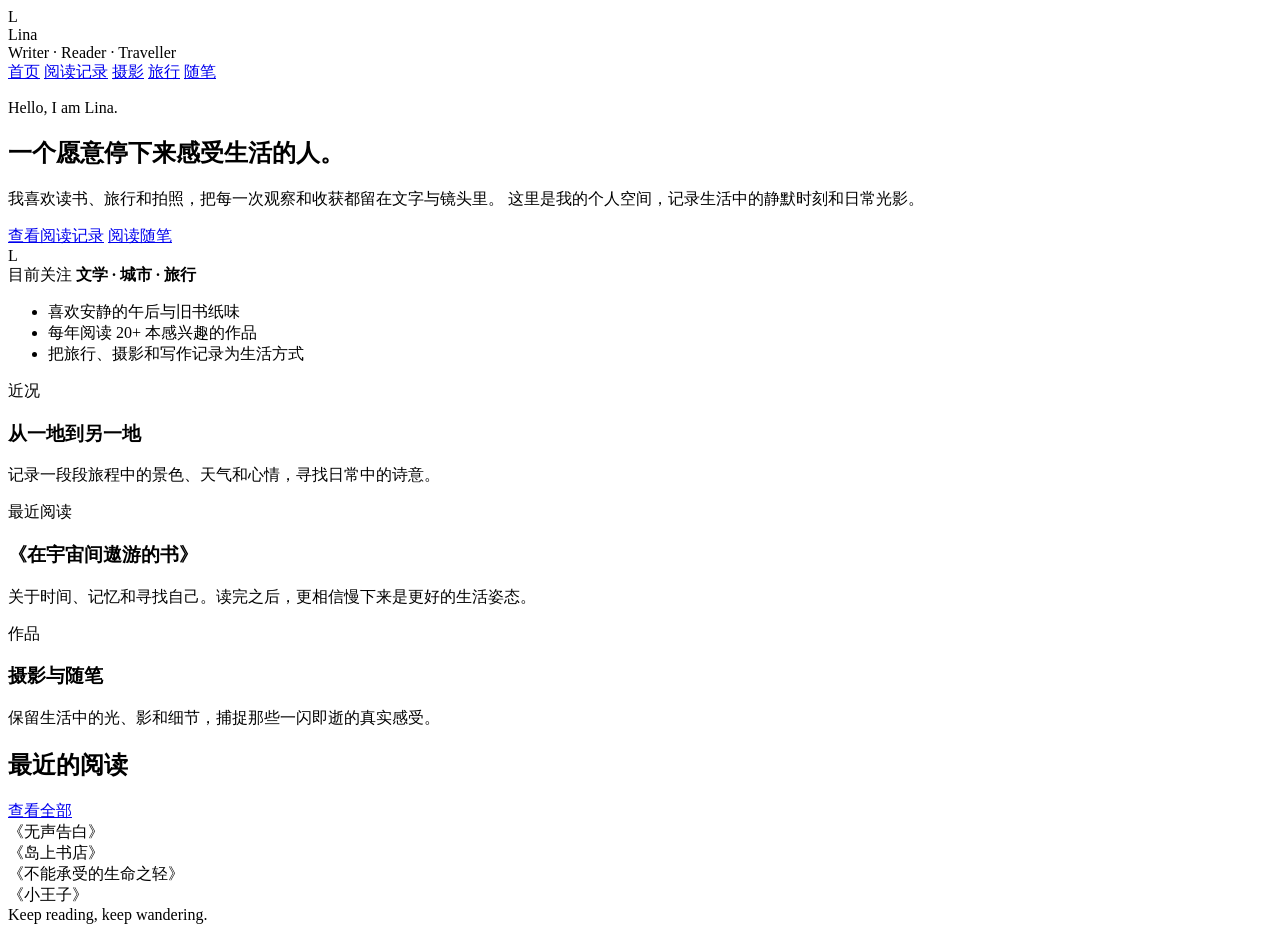
==== index.html @ c3b8d8a8 "Initialize personal reading website with static multi-page layout, local CRUD, and JSON import/expor" ====
<!DOCTYPE html>
<html lang="zh-CN">
  <head>
    <meta charset="UTF-8" />
    <meta name="viewport" content="width=device-width, initial-scale=1.0" />
    <title>Personal Home</title>
    <meta name="description" content="Personal homepage and reading journal." />
    <link rel="stylesheet" href="assets/css/styles.css" />
  </head>
  <body class="page-home">
    <header class="site-header">
      <div class="brand-wrap">
        <div class="brand-mark">L</div>
        <div>
          <div class="brand-name">Lina</div>
          <div class="brand-subtitle">Writer · Reader · Traveller</div>
        </div>
      </div>
      <nav class="main-nav" aria-label="Main navigation">
        <a href="index.html" class="active">首页</a>
        <a href="reading-record.html">阅读记录</a>
        <a href="pages/photography.html">摄影</a>
        <a href="pages/travel.html">旅行</a>
        <a href="pages/notes.html">随笔</a>
      </nav>
    </header>

    <main class="home-shell">
      <section class="hero-panel">
        <div class="hero-copy">
          <p class="eyebrow">Hello, I am Lina.</p>
          <h1>一个愿意停下来感受生活的人。</h1>
          <p class="lead">
            我喜欢读书、旅行和拍照，把每一次观察和收获都留在文字与镜头里。
            这里是我的个人空间，记录生活中的静默时刻和日常光影。
          </p>
          <div class="hero-actions">
            <a class="button primary" href="reading-record.html">查看阅读记录</a>
            <a class="button ghost" href="pages/notes.html">阅读随笔</a>
          </div>
        </div>

        <aside class="profile-card" aria-label="Profile overview">
          <div class="portrait" aria-hidden="true">L</div>
          <div class="profile-meta">
            <span>目前关注</span>
            <strong>文学 · 城市 · 旅行</strong>
          </div>
          <ul class="profile-list">
            <li>喜欢安静的午后与旧书纸味</li>
            <li>每年阅读 20+ 本感兴趣的作品</li>
            <li>把旅行、摄影和写作记录为生活方式</li>
          </ul>
        </aside>
      </section>

      <section class="info-grid">
        <article class="mini-card">
          <span class="mini-label">近况</span>
          <h3>从一地到另一地</h3>
          <p>记录一段段旅程中的景色、天气和心情，寻找日常中的诗意。</p>
        </article>
        <article class="mini-card">
          <span class="mini-label">最近阅读</span>
          <h3>《在宇宙间遨游的书》</h3>
          <p>关于时间、记忆和寻找自己。读完之后，更相信慢下来是更好的生活姿态。</p>
        </article>
        <article class="mini-card">
          <span class="mini-label">作品</span>
          <h3>摄影与随笔</h3>
          <p>保留生活中的光、影和细节，捕捉那些一闪即逝的真实感受。</p>
        </article>
      </section>

      <section class="recent-books">
        <div class="section-heading">
          <h2>最近的阅读</h2>
          <a href="reading-record.html">查看全部</a>
        </div>
        <div class="book-summary-row">
          <div class="book-cover cover-one">《无声告白》</div>
          <div class="book-cover cover-two">《岛上书店》</div>
          <div class="book-cover cover-three">《不能承受的生命之轻》</div>
          <div class="book-cover cover-four">《小王子》</div>
        </div>
      </section>
    </main>

    <footer class="site-footer">
      <span>Keep reading, keep wandering.</span>
    </footer>

    <script src="assets/js/home.js"></script>
  </body>
</html>
---- assets/css/styles.css ----
<!DOCTYPE html>
<html lang="zh-CN">
  <head>
    <meta charset="UTF-8" />
    <meta name="viewport" content="width=device-width, initial-scale=1.0" />
    <title>随笔</title>
    <link rel="stylesheet" href="../assets/css/styles.css" />
  </head>
  <body class="notes-page">
    <header class="site-header compact-header">
      <div class="brand-wrap">
        <div class="brand-mark">L</div>
        <div>
          <div class="brand-name">Lina</div>
          <div class="brand-subtitle">Essays & Notes</div>
        </div>
      </div>
      <nav class="main-nav" aria-label="Main navigation">
        <a href="../index.html">首页</a>
        <a href="../reading-record.html">阅读记录</a>
        <a href="photography.html">摄影</a>
        <a href="travel.html">旅行</a>
        <a href="notes.html" class="active">随笔</a>
      </nav>
    </header>

    <main class="content-page">
      <div class="page-head">
        <p class="eyebrow">文字留痕</p>
        <h1>随笔</h1>
      </div>

      <section class="note-list">
        <article class="note-item">
          <span class="note-date">2024.09.12</span>
          <h3>关于慢节奏的日子</h3>
          <p>我开始理解，真正的自由并不是不停地前进，而是在清醒时愿意放慢脚步，留意细小而真实的东西。</p>
        </article>
        <article class="note-item">
          <span class="note-date">2024.11.06</span>
          <h3>夏天的光，仍在心底</h3>
          <p>我们以为看见太多，实际上只是熟练地忽略了那些原本最容易让人安住的瞬间。</p>
        </article>
        <article class="note-item">
          <span class="note-date">2025.01.10</span>
          <h3>一只书桌上的日记</h3>
          <p>有时，写下一句话就够了。它不是为了留下什么，而是为了让心在长久的浮动里有一个落脚的地方。</p>
        </article>
      </section>
    </main>
  </body>
</html>
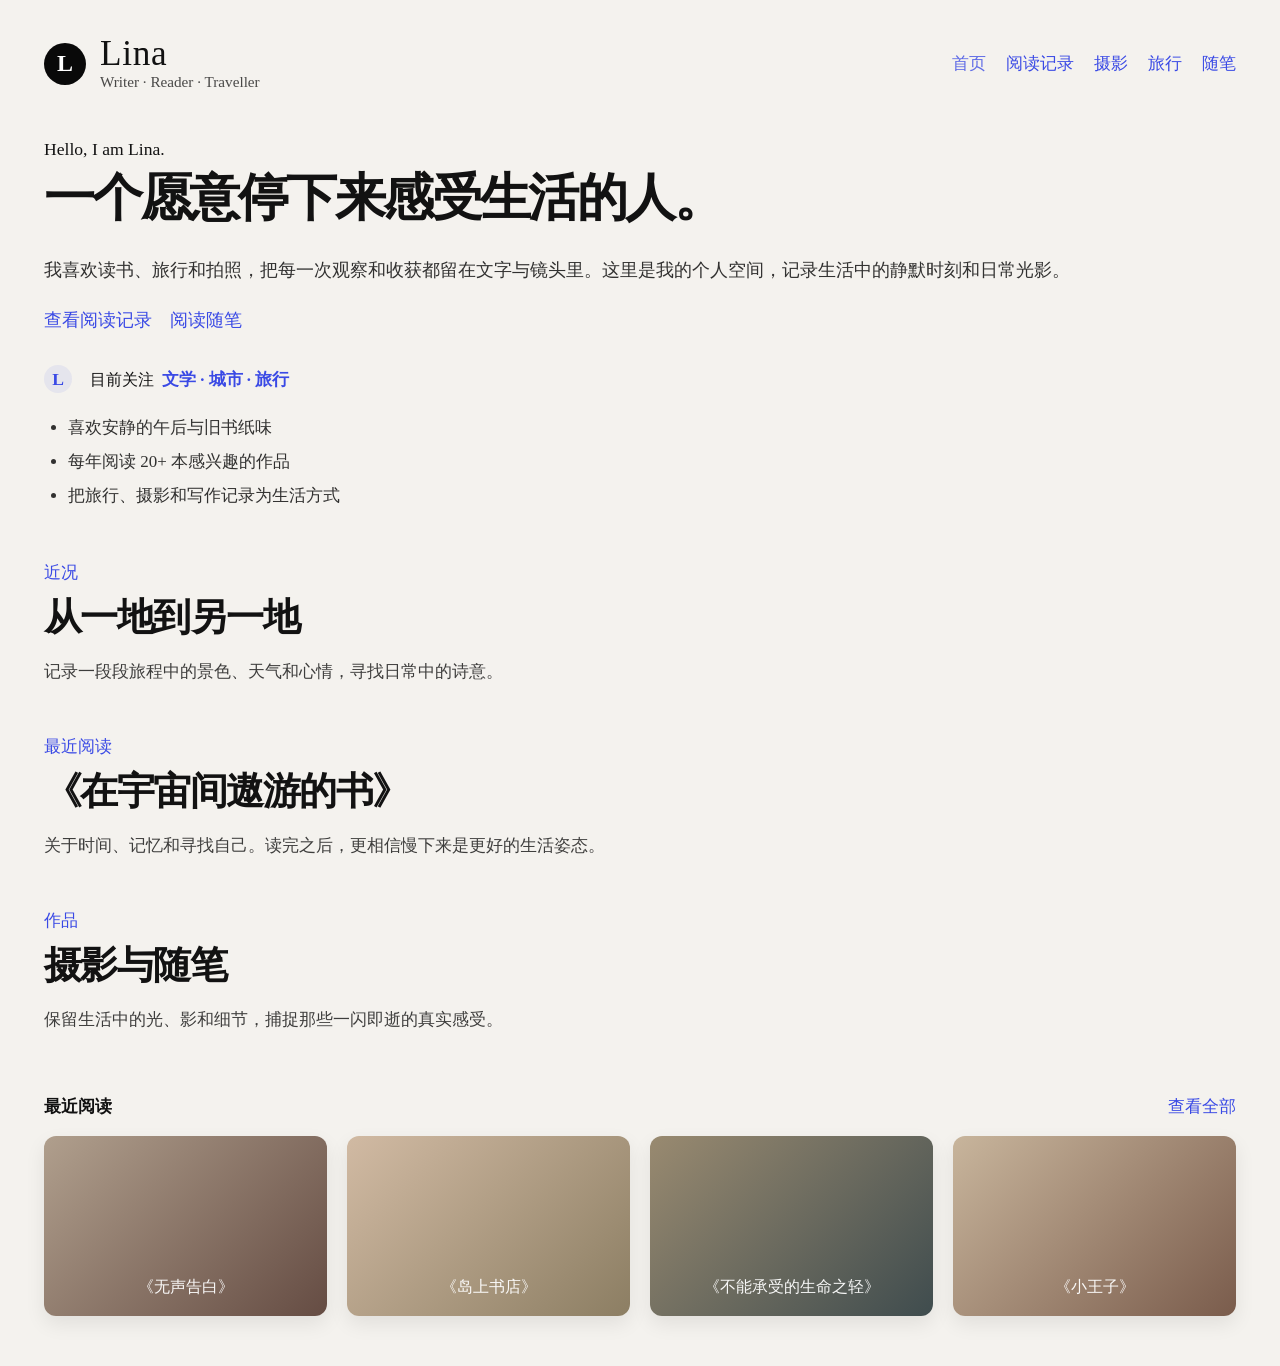
==== commit 3f55fcfa: "Fix navigation, add missing pages, and align homepage and reading archive to the requested static de" ====
--- a/index.html
+++ b/index.html
@@ -3,92 +3,91 @@
   <head>
     <meta charset="UTF-8" />
     <meta name="viewport" content="width=device-width, initial-scale=1.0" />
-    <title>Personal Home</title>
-    <meta name="description" content="Personal homepage and reading journal." />
+    <title>Lina - Home</title>
+    <meta name="description" content="Lina 的个人主页与阅读记录" />
     <link rel="stylesheet" href="assets/css/styles.css" />
   </head>
   <body class="page-home">
-    <header class="site-header">
-      <div class="brand-wrap">
-        <div class="brand-mark">L</div>
-        <div>
-          <div class="brand-name">Lina</div>
-          <div class="brand-subtitle">Writer · Reader · Traveller</div>
-        </div>
-      </div>
-      <nav class="main-nav" aria-label="Main navigation">
-        <a href="index.html" class="active">首页</a>
-        <a href="reading-record.html">阅读记录</a>
-        <a href="pages/photography.html">摄影</a>
-        <a href="pages/travel.html">旅行</a>
-        <a href="pages/notes.html">随笔</a>
-      </nav>
-    </header>
-
-    <main class="home-shell">
-      <section class="hero-panel">
-        <div class="hero-copy">
-          <p class="eyebrow">Hello, I am Lina.</p>
-          <h1>一个愿意停下来感受生活的人。</h1>
-          <p class="lead">
-            我喜欢读书、旅行和拍照，把每一次观察和收获都留在文字与镜头里。
-            这里是我的个人空间，记录生活中的静默时刻和日常光影。
-          </p>
-          <div class="hero-actions">
-            <a class="button primary" href="reading-record.html">查看阅读记录</a>
-            <a class="button ghost" href="pages/notes.html">阅读随笔</a>
+    <div class="container-home">
+      <header class="site-header home-header">
+        <div class="brand-block">
+          <div class="brand-mark">L</div>
+          <div class="brand-text">
+            <div class="brand-name">Lina</div>
+            <div class="brand-subtitle">Writer · Reader · Traveller</div>
           </div>
         </div>
 
-        <aside class="profile-card" aria-label="Profile overview">
-          <div class="portrait" aria-hidden="true">L</div>
-          <div class="profile-meta">
-            <span>目前关注</span>
-            <strong>文学 · 城市 · 旅行</strong>
+        <nav class="main-nav" aria-label="主导航">
+          <a href="index.html" class="active">首页</a>
+          <a href="reading-record.html">阅读记录</a>
+          <a href="pages/photography.html">摄影</a>
+          <a href="pages/travel.html">旅行</a>
+          <a href="pages/notes.html">随笔</a>
+        </nav>
+      </header>
+
+      <main class="home-main">
+        <div class="home-intro">
+          <p class="hello-line">Hello, I am Lina.</p>
+          <h1>一个愿意停下来感受生活的人。</h1>
+          <p class="lead">
+            我喜欢读书、旅行和拍照，把每一次观察和收获都留在文字与镜头里。这里是我的个人空间，记录生活中的静默时刻和日常光影。
+          </p>
+
+          <div class="home-links">
+            <a href="reading-record.html" class="home-link primary">查看阅读记录</a>
+            <a href="pages/notes.html" class="home-link secondary">阅读随笔</a>
           </div>
+
+          <div class="profile-block">
+            <div class="profile-avatar">L</div>
+            <div class="profile-content">
+              <div class="profile-label">目前关注</div>
+              <div class="profile-value">文学 · 城市 · 旅行</div>
+            </div>
+          </div>
+
           <ul class="profile-list">
             <li>喜欢安静的午后与旧书纸味</li>
             <li>每年阅读 20+ 本感兴趣的作品</li>
             <li>把旅行、摄影和写作记录为生活方式</li>
           </ul>
-        </aside>
-      </section>
+        </div>
 
-      <section class="info-grid">
-        <article class="mini-card">
-          <span class="mini-label">近况</span>
-          <h3>从一地到另一地</h3>
+        <section class="section-block">
+          <div class="section-title">近况</div>
+          <h2>从一地到另一地</h2>
           <p>记录一段段旅程中的景色、天气和心情，寻找日常中的诗意。</p>
-        </article>
-        <article class="mini-card">
-          <span class="mini-label">最近阅读</span>
-          <h3>《在宇宙间遨游的书》</h3>
+        </section>
+
+        <section class="section-block">
+          <div class="section-title">最近阅读</div>
+          <h2>《在宇宙间遨游的书》</h2>
           <p>关于时间、记忆和寻找自己。读完之后，更相信慢下来是更好的生活姿态。</p>
-        </article>
-        <article class="mini-card">
-          <span class="mini-label">作品</span>
-          <h3>摄影与随笔</h3>
+        </section>
+
+        <section class="section-block">
+          <div class="section-title">作品</div>
+          <h2>摄影与随笔</h2>
           <p>保留生活中的光、影和细节，捕捉那些一闪即逝的真实感受。</p>
-        </article>
-      </section>
+        </section>
 
-      <section class="recent-books">
-        <div class="section-heading">
-          <h2>最近的阅读</h2>
-          <a href="reading-record.html">查看全部</a>
-        </div>
-        <div class="book-summary-row">
-          <div class="book-cover cover-one">《无声告白》</div>
-          <div class="book-cover cover-two">《岛上书店》</div>
-          <div class="book-cover cover-three">《不能承受的生命之轻》</div>
-          <div class="book-cover cover-four">《小王子》</div>
-        </div>
-      </section>
-    </main>
+        <section class="recent-readings">
+          <div class="recent-head">
+            <h3>最近阅读</h3>
+            <a href="reading-record.html">查看全部</a>
+          </div>
 
-    <footer class="site-footer">
-      <span>Keep reading, keep wandering.</span>
-    </footer>
+          <div class="book-preview-row">
+            <div class="book-slab slab-a">《无声告白》</div>
+            <div class="book-slab slab-b">《岛上书店》</div>
+            <div class="book-slab slab-c">《不能承受的生命之轻》</div>
+            <div class="book-slab slab-d">《小王子》</div>
+          </div>
+        </section>
+      </main>
+    </div>
 
     <script src="assets/js/home.js"></script>
   </body>
--- a/assets/css/styles.css
+++ b/assets/css/styles.css
@@ -1,52 +1,796 @@
-<!DOCTYPE html>
-<html lang="zh-CN">
-  <head>
-    <meta charset="UTF-8" />
-    <meta name="viewport" content="width=device-width, initial-scale=1.0" />
-    <title>随笔</title>
-    <link rel="stylesheet" href="../assets/css/styles.css" />
-  </head>
-  <body class="notes-page">
-    <header class="site-header compact-header">
-      <div class="brand-wrap">
-        <div class="brand-mark">L</div>
-        <div>
-          <div class="brand-name">Lina</div>
-          <div class="brand-subtitle">Essays & Notes</div>
-        </div>
-      </div>
-      <nav class="main-nav" aria-label="Main navigation">
-        <a href="../index.html">首页</a>
-        <a href="../reading-record.html">阅读记录</a>
-        <a href="photography.html">摄影</a>
-        <a href="travel.html">旅行</a>
-        <a href="notes.html" class="active">随笔</a>
-      </nav>
-    </header>
-
-    <main class="content-page">
-      <div class="page-head">
-        <p class="eyebrow">文字留痕</p>
-        <h1>随笔</h1>
-      </div>
-
-      <section class="note-list">
-        <article class="note-item">
-          <span class="note-date">2024.09.12</span>
-          <h3>关于慢节奏的日子</h3>
-          <p>我开始理解，真正的自由并不是不停地前进，而是在清醒时愿意放慢脚步，留意细小而真实的东西。</p>
-        </article>
-        <article class="note-item">
-          <span class="note-date">2024.11.06</span>
-          <h3>夏天的光，仍在心底</h3>
-          <p>我们以为看见太多，实际上只是熟练地忽略了那些原本最容易让人安住的瞬间。</p>
-        </article>
-        <article class="note-item">
-          <span class="note-date">2025.01.10</span>
-          <h3>一只书桌上的日记</h3>
-          <p>有时，写下一句话就够了。它不是为了留下什么，而是为了让心在长久的浮动里有一个落脚的地方。</p>
-        </article>
-      </section>
-    </main>
-  </body>
-</html>
+* {
+  box-sizing: border-box;
+}
+
+:root {
+  --page-bg: #f4f2ee;
+  --paper: #f8f6f3;
+  --text: #121212;
+  --muted: #666666;
+  --line: #d9d1c6;
+  --blue: #3a4ae5;
+  --black: #090909;
+  --black-soft: #121416;
+  --card: #161818;
+  --soft-panel: #f1efe9;
+  --shadow: rgba(0, 0, 0, 0.08);
+}
+
+html, body {
+  margin: 0;
+  min-height: 100%;
+  font-family: "Georgia", "Times New Roman", "PingFang SC", "Microsoft YaHei", sans-serif;
+  background: var(--page-bg);
+  color: var(--text);
+}
+
+a {
+  color: inherit;
+  text-decoration: none;
+}
+
+button, input, textarea {
+  font: inherit;
+}
+
+body.page-home {
+  background: var(--page-bg);
+}
+
+.container-home {
+  max-width: 1400px;
+  margin: 0 auto;
+  padding: 28px 44px 50px;
+}
+
+.site-header {
+  display: flex;
+  align-items: center;
+  justify-content: space-between;
+  gap: 20px;
+  padding: 8px 0 18px;
+}
+
+.brand-block {
+  display: flex;
+  align-items: center;
+  gap: 14px;
+}
+
+.brand-mark {
+  width: 42px;
+  height: 42px;
+  border-radius: 50%;
+  background: var(--black);
+  color: white;
+  display: grid;
+  place-items: center;
+  font-size: 1.5rem;
+  font-weight: 700;
+  font-family: "Georgia", serif;
+}
+
+.brand-text {
+  display: flex;
+  flex-direction: column;
+  align-items: flex-start;
+}
+
+.brand-name {
+  font-size: 2.2rem;
+  line-height: 1;
+  font-weight: 500;
+  letter-spacing: 0.02em;
+  font-family: "Georgia", serif;
+}
+
+.brand-subtitle {
+  margin-top: 2px;
+  font-size: 0.95rem;
+  color: rgba(0, 0, 0, 0.7);
+  font-family: "Georgia", serif;
+}
+
+.main-nav {
+  display: flex;
+  align-items: center;
+  gap: 20px;
+  flex-wrap: wrap;
+}
+
+.main-nav a {
+  font-size: 1.05rem;
+  color: var(--blue);
+  transition: opacity 0.2s ease;
+}
+
+.main-nav a:hover,
+.main-nav a.active {
+  opacity: 0.8;
+}
+
+.home-main {
+  padding-top: 30px;
+}
+
+.home-intro {
+  max-width: 1200px;
+  margin: 0 auto;
+}
+
+.hello-line {
+  margin: 0 0 10px;
+  font-size: 1.1rem;
+  color: var(--text);
+  font-weight: 500;
+  font-family: "Georgia", serif;
+}
+
+.home-intro h1 {
+  margin: 0;
+  font-size: clamp(2.7rem, 4vw, 4.3rem);
+  line-height: 1.08;
+  letter-spacing: -0.05em;
+  font-weight: 700;
+  max-width: 1100px;
+  font-family: "Georgia", serif;
+}
+
+.lead {
+  margin-top: 28px;
+  max-width: 1200px;
+  font-size: 1.12rem;
+  line-height: 1.8;
+  color: rgba(0, 0, 0, 0.8);
+}
+
+.home-links {
+  display: flex;
+  align-items: center;
+  gap: 18px;
+  margin-top: 18px;
+  margin-bottom: 28px;
+}
+
+.home-link {
+  display: inline-flex;
+  align-items: center;
+  justify-content: center;
+  padding: 0.12rem 0;
+  font-size: 1.15rem;
+  line-height: 1.6;
+  color: var(--blue);
+}
+
+.home-link.primary {
+  color: var(--blue);
+}
+
+.home-link.secondary {
+  color: var(--blue);
+}
+
+.profile-block {
+  display: flex;
+  align-items: center;
+  gap: 18px;
+  margin: 18px 0 18px;
+}
+
+.profile-avatar {
+  width: 28px;
+  height: 28px;
+  border-radius: 50%;
+  display: grid;
+  place-items: center;
+  background: rgba(58,74,229,0.08);
+  color: var(--blue);
+  font-size: 1.1rem;
+  font-weight: 700;
+}
+
+.profile-content {
+  display: flex;
+  gap: 8px;
+  flex-wrap: wrap;
+  align-items: baseline;
+}
+
+.profile-label {
+  font-size: 1rem;
+  color: var(--text);
+}
+
+.profile-value {
+  font-weight: 600;
+  font-size: 1.05rem;
+  color: var(--blue);
+}
+
+.profile-list {
+  margin: 0;
+  padding-left: 24px;
+  list-style: disc;
+  color: rgba(0,0,0,0.8);
+  font-size: 1.06rem;
+  line-height: 2;
+}
+
+.section-block {
+  margin-top: 48px;
+  max-width: 1200px;
+}
+
+.section-title {
+  font-size: 1.05rem;
+  color: var(--blue);
+  margin-bottom: 10px;
+}
+
+.section-block h2 {
+  margin: 0;
+  font-size: clamp(2rem, 3vw, 3rem);
+  font-weight: 700;
+  line-height: 1.2;
+  letter-spacing: -0.04em;
+  font-family: "Georgia", serif;
+}
+
+.section-block p {
+  margin-top: 16px;
+  max-width: 980px;
+  color: rgba(0, 0, 0, 0.75);
+  font-size: 1.08rem;
+  line-height: 1.8;
+}
+
+.recent-readings {
+  margin-top: 60px;
+  max-width: 1200px;
+}
+
+.recent-head {
+  display: flex;
+  align-items: center;
+  justify-content: space-between;
+  gap: 16px;
+  margin-bottom: 18px;
+}
+
+.recent-head h3 {
+  margin: 0;
+  font-size: 1.05rem;
+  color: var(--text);
+  font-weight: 600;
+}
+
+.recent-head a {
+  color: var(--blue);
+  font-size: 1.05rem;
+}
+
+.book-preview-row {
+  display: grid;
+  grid-template-columns: repeat(4, minmax(180px, 1fr));
+  gap: 20px;
+}
+
+.book-slab {
+  min-height: 180px;
+  border-radius: 12px;
+  display: flex;
+  align-items: flex-end;
+  justify-content: center;
+  padding: 18px 14px;
+  color: rgba(255,255,255,0.95);
+  text-align: center;
+  font-size: 1rem;
+  font-family: "Georgia", serif;
+  box-shadow: 0 8px 20px var(--shadow);
+}
+
+.slab-a { background: linear-gradient(135deg, #b09f8d, #654c43); }
+.slab-b { background: linear-gradient(135deg, #d1baa3, #8c7e63); }
+.slab-c { background: linear-gradient(135deg, #998a70, #3f4c4e); }
+.slab-d { background: linear-gradient(135deg, #c8b59c, #7a5c4c); }
+
+body.reading-page {
+  background: #060708;
+  color: #f8f5f0;
+  min-height: 100vh;
+}
+
+.reading-layout {
+  display: flex;
+  min-height: 100vh;
+}
+
+.year-panel {
+  width: 150px;
+  background: #060708;
+  border-right: 1px solid rgba(255,255,255,0.24);
+  padding: 44px 0 20px;
+  flex-shrink: 0;
+}
+
+.year-panel-inner {
+  display: flex;
+  flex-direction: column;
+  align-items: center;
+  gap: 10px;
+  padding-left: 8px;
+}
+
+.year-month {
+  width: 100%;
+  padding: 18px 10px 12px;
+  background: transparent;
+  border: none;
+  border-bottom: 1px solid rgba(255,255,255,0.22);
+  color: rgba(255,255,255,0.9);
+  text-align: center;
+  cursor: pointer;
+  letter-spacing: 0.02em;
+  transition: transform 0.2s ease, color 0.2s ease;
+  display: flex;
+  flex-direction: column;
+  gap: 4px;
+}
+
+.year-month strong {
+  font-size: 1.05rem;
+  font-weight: 400;
+  font-family: "Georgia", serif;
+}
+
+.year-month span {
+  font-size: 0.7rem;
+  color: rgba(255,255,255,0.6);
+  letter-spacing: 0.08em;
+}
+
+.year-month.active {
+  color: #fff;
+  transform: translateX(-2px);
+}
+
+.year-month.active::before {
+  content: "";
+  display: block;
+  width: 100%;
+  height: 1px;
+  background: rgba(255,255,255,0.24);
+  margin-bottom: 8px;
+}
+
+.reading-main {
+  flex: 1;
+  padding: 42px 40px 32px 48px;
+}
+
+.reading-header-row {
+  display: flex;
+  align-items: center;
+  justify-content: space-between;
+  gap: 20px;
+  margin-bottom: 24px;
+}
+
+.reading-header-row h1 {
+  margin: 0;
+  font-size: clamp(2.3rem, 3vw, 4rem);
+  line-height: 1.1;
+  letter-spacing: -0.04em;
+  font-weight: 600;
+  font-family: "Georgia", serif;
+}
+
+.reading-actions {
+  display: flex;
+  align-items: center;
+  gap: 12px;
+  flex-wrap: wrap;
+}
+
+.button {
+  border: 1px solid rgba(255,255,255,0.28);
+  background: transparent;
+  color: #f3eee7;
+  border-radius: 999px;
+  padding: 0.7rem 1.15rem;
+  font-size: 0.95rem;
+  cursor: pointer;
+  transition: all 0.2s ease;
+}
+
+.button.primary {
+  background: rgba(255,255,255,0.06);
+}
+
+.button.secondary {
+  background: rgba(255,255,255,0.02);
+}
+
+.file-label {
+  display: inline-flex;
+  align-items: center;
+  justify-content: center;
+}
+
+.month-bar {
+  display: flex;
+  flex-wrap: wrap;
+  gap: 12px;
+  margin-bottom: 28px;
+}
+
+.month-button {
+  border: 1px solid rgba(255,255,255,0.14);
+  background: rgba(255,255,255,0.01);
+  color: rgba(255,255,255,0.7);
+  border-radius: 999px;
+  padding: 0.45rem 0.8rem;
+  cursor: pointer;
+}
+
+.month-button.active {
+  background: rgba(255,255,255,0.12);
+  color: white;
+}
+
+.book-grid {
+  display: grid;
+  grid-template-columns: repeat(auto-fit, minmax(180px, 1fr));
+  gap: 18px 20px;
+  align-items: start;
+}
+
+.book-card {
+  display: flex;
+  flex-direction: column;
+  min-height: 240px;
+  background: rgba(255,255,255,0.02);
+  border: 1px solid rgba(255,255,255,0.08);
+  border-radius: 14px;
+  overflow: hidden;
+}
+
+.book-cover-box {
+  width: 100%;
+  aspect-ratio: 3 / 4;
+  background: #f4efe9;
+  display: flex;
+  align-items: center;
+  justify-content: center;
+  padding: 8px;
+}
+
+.book-cover-box img {
+  width: 100%;
+  height: 100%;
+  object-fit: cover;
+  display: block;
+  border-radius: 10px;
+}
+
+.book-details {
+  padding: 14px 12px 12px;
+}
+
+.book-details h3 {
+  margin: 0 0 6px;
+  font-size: 1.05rem;
+  font-weight: 600;
+  color: white;
+  line-height: 1.35;
+}
+
+.author {
+  margin: 0 0 8px;
+  color: rgba(255,255,255,0.7);
+  font-size: 0.82rem;
+}
+
+.meta-row {
+  display: flex;
+  justify-content: space-between;
+  gap: 8px;
+  font-size: 0.75rem;
+  color: rgba(255,255,255,0.7);
+  margin-bottom: 8px;
+}
+
+.rating-row {
+  display: flex;
+  gap: 2px;
+  color: rgba(255,255,255,0.6);
+  font-size: 0.85rem;
+  margin-bottom: 8px;
+}
+
+.star.filled {
+  color: #f5d076;
+}
+
+.notes {
+  margin: 0;
+  color: rgba(255,255,255,0.82);
+  font-size: 0.84rem;
+  line-height: 1.7;
+}
+
+.card-actions {
+  display: flex;
+  justify-content: flex-end;
+  gap: 8px;
+  margin-top: 12px;
+}
+
+.mini-button {
+  border: 1px solid rgba(255,255,255,0.18);
+  background: transparent;
+  color: rgba(255,255,255,0.8);
+  padding: 0.4rem 0.6rem;
+  border-radius: 8px;
+  cursor: pointer;
+}
+
+.empty-state {
+  grid-column: 1 / -1;
+  padding: 32px 18px;
+  border: 1px dashed rgba(255,255,255,0.2);
+  color: rgba(255,255,255,0.7);
+  text-align: center;
+  border-radius: 12px;
+}
+
+.modal {
+  position: fixed;
+  inset: 0;
+  display: grid;
+  place-items: center;
+  z-index: 50;
+}
+
+.modal.hidden {
+  display: none;
+}
+
+.modal-backdrop {
+  position: absolute;
+  inset: 0;
+  background: rgba(0,0,0,0.58);
+}
+
+.modal-card {
+  position: relative;
+  width: min(620px, calc(100vw - 32px));
+  background: #f1efe9;
+  color: #111;
+  border-radius: 20px;
+  padding: 18px 20px 20px;
+  box-shadow: 0 18px 40px rgba(0,0,0,0.24);
+  z-index: 1;
+}
+
+.modal-header {
+  display: flex;
+  align-items: center;
+  justify-content: space-between;
+  gap: 12px;
+  margin-bottom: 16px;
+}
+
+.modal-header h2 {
+  margin: 0;
+  font-size: 1.5rem;
+}
+
+.close-button {
+  background: transparent;
+  border: none;
+  cursor: pointer;
+  font-size: 2rem;
+  line-height: 1;
+}
+
+.form-grid {
+  display: grid;
+  grid-template-columns: repeat(2, minmax(0, 1fr));
+  gap: 16px;
+}
+
+form label {
+  display: flex;
+  flex-direction: column;
+  gap: 8px;
+  font-size: 0.95rem;
+  font-weight: 600;
+}
+
+input, textarea {
+  width: 100%;
+  border-radius: 10px;
+  border: 1px solid rgba(17,17,17,0.2);
+  background: rgba(255,255,255,0.4);
+  padding: 0.72rem 0.8rem;
+  color: #111;
+}
+
+textarea {
+  resize: vertical;
+  min-height: 120px;
+}
+
+.modal-actions {
+  display: flex;
+  justify-content: flex-end;
+  gap: 12px;
+  margin-top: 18px;
+}
+
+body.gallery-page,
+body.notes-page {
+  background: #f7f5f2;
+  color: #111;
+}
+
+.page-header {
+  max-width: 1300px;
+  margin: 0 auto;
+  padding: 26px 36px 0;
+}
+
+.content-page {
+  max-width: 1200px;
+  margin: 0 auto;
+  padding: 30px 36px 60px;
+}
+
+.page-head {
+  margin-bottom: 28px;
+}
+
+.eyebrow {
+  margin: 0 0 8px;
+  color: var(--blue);
+  font-size: 0.9rem;
+  letter-spacing: 0.12em;
+  text-transform: uppercase;
+}
+
+.page-head h1 {
+  margin: 0;
+  font-size: clamp(2.3rem, 4vw, 4rem);
+  line-height: 1.1;
+  letter-spacing: -0.05em;
+  font-family: "Georgia", serif;
+}
+
+.gallery-grid {
+  display: grid;
+  grid-template-columns: repeat(3, minmax(180px, 1fr));
+  gap: 24px;
+}
+
+.photo-card {
+  min-height: 260px;
+  border-radius: 18px;
+  background-size: cover;
+  background-position: center;
+  box-shadow: 0 12px 24px rgba(0,0,0,0.08);
+}
+
+.photo-a { background: linear-gradient(135deg, #d1cabd, #7c8d86); }
+.photo-b { background: linear-gradient(135deg, #d6c4a8, #7d6b54); }
+.photo-c { background: linear-gradient(135deg, #c4d7d9, #5c6f73); }
+.photo-d { background: linear-gradient(135deg, #f0d7b6, #8a6d51); }
+.photo-e { background: linear-gradient(135deg, #d8d5ca, #6b7a72); }
+.photo-f { background: linear-gradient(135deg, #d0cab9, #7a6a52); }
+
+.travel-list,
+.note-list {
+  display: grid;
+  gap: 22px;
+}
+
+.travel-item,
+.note-item {
+  padding: 22px 0;
+  border-bottom: 1px solid rgba(0,0,0,0.12);
+}
+
+.travel-item {
+  display: grid;
+  grid-template-columns: 120px 1fr;
+  gap: 26px;
+  align-items: start;
+}
+
+.travel-date,
+.note-date {
+  color: var(--blue);
+  font-size: 0.9rem;
+  letter-spacing: 0.08em;
+  font-weight: 600;
+}
+
+.travel-content h3,
+.note-item h3 {
+  margin: 0 0 10px;
+  font-size: clamp(1.4rem, 2vw, 2.2rem);
+  line-height: 1.2;
+  font-family: "Georgia", serif;
+}
+
+.travel-content p,
+.note-item p {
+  margin: 0;
+  font-size: 1.05rem;
+  line-height: 1.8;
+  color: rgba(17,17,17,0.8);
+}
+
+@media (max-width: 980px) {
+  .site-header,
+  .reading-header-row {
+    flex-direction: column;
+    align-items: flex-start;
+  }
+
+  .reading-layout {
+    flex-direction: column;
+  }
+
+  .year-panel {
+    width: 100%;
+    border-right: none;
+    border-bottom: 1px solid rgba(255,255,255,0.22);
+    padding: 20px 16px 8px;
+  }
+
+  .year-panel-inner {
+    flex-direction: row;
+    justify-content: flex-start;
+    overflow-x: auto;
+    padding: 0;
+  }
+
+  .year-month {
+    min-width: 88px;
+    border-bottom: none;
+  }
+
+  .gallery-grid {
+    grid-template-columns: repeat(2, minmax(180px, 1fr));
+  }
+}
+
+@media (max-width: 640px) {
+  .container-home,
+  .content-page,
+  .page-header,
+  .reading-main {
+    padding-left: 18px;
+    padding-right: 18px;
+  }
+
+  .main-nav {
+    gap: 10px 16px;
+  }
+
+  .brand-name {
+    font-size: 1.7rem;
+  }
+
+  .form-grid,
+  .gallery-grid,
+  .book-preview-row {
+    grid-template-columns: 1fr;
+  }
+
+  .travel-item {
+    grid-template-columns: 1fr;
+    gap: 10px;
+  }
+}
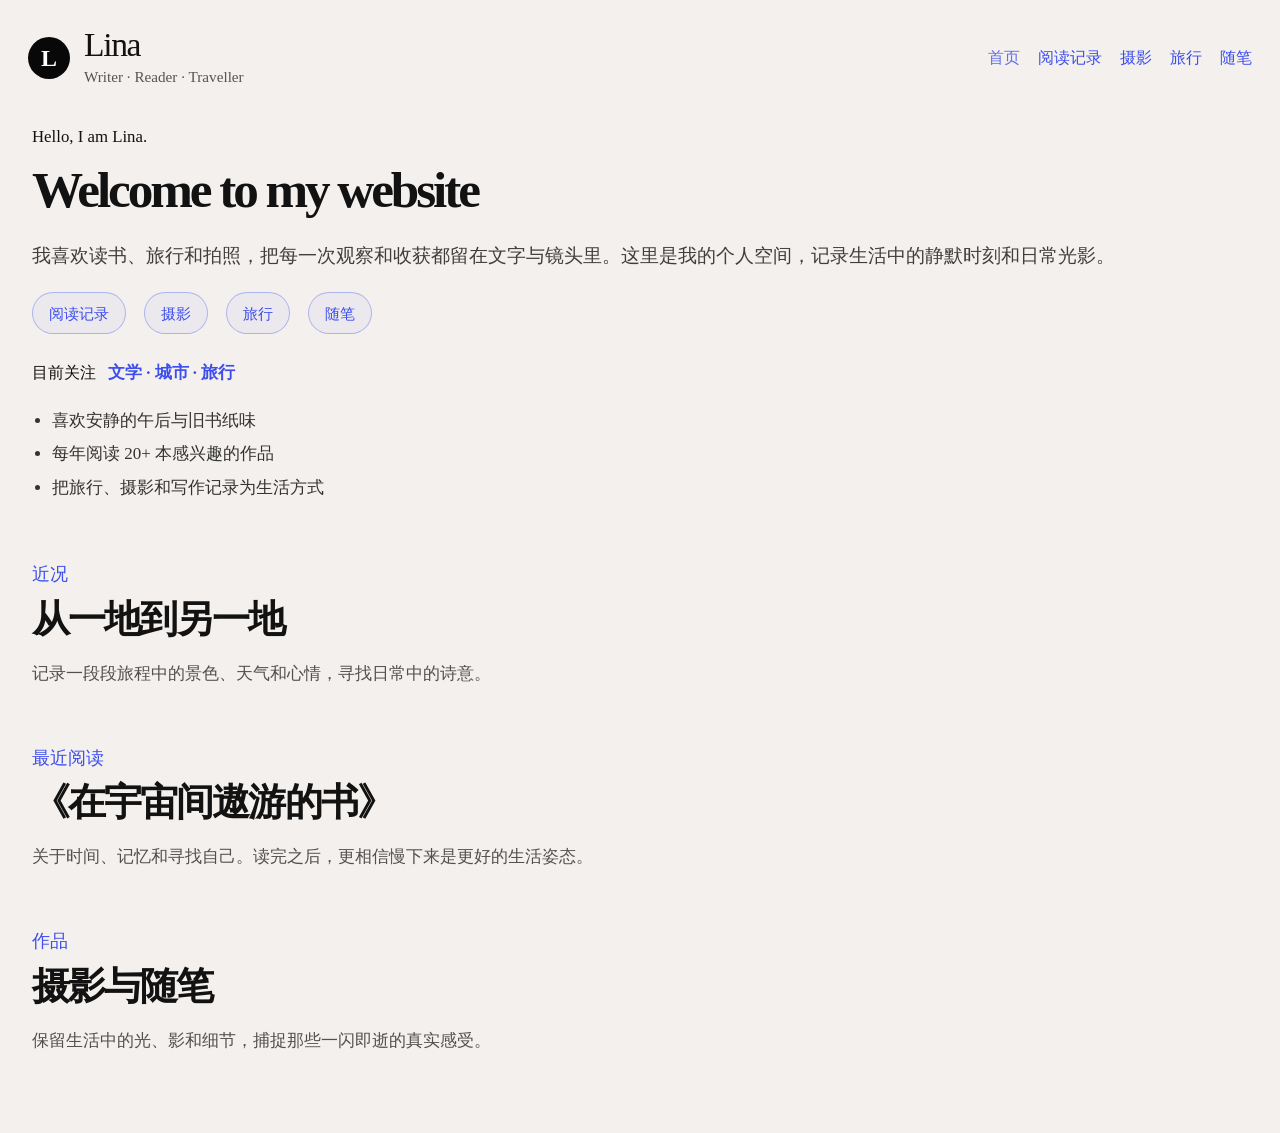
==== commit 13f500cd: "Rework homepage to match the requested layout and fix all page navigation and reading page behavior." ====
--- a/index.html
+++ b/index.html
@@ -3,22 +3,21 @@
   <head>
     <meta charset="UTF-8" />
     <meta name="viewport" content="width=device-width, initial-scale=1.0" />
-    <title>Lina - Home</title>
-    <meta name="description" content="Lina 的个人主页与阅读记录" />
+    <title>Lina | Welcome</title>
     <link rel="stylesheet" href="assets/css/styles.css" />
   </head>
-  <body class="page-home">
-    <div class="container-home">
-      <header class="site-header home-header">
-        <div class="brand-block">
+  <body class="landing-page">
+    <div class="page-shell">
+      <header class="topbar">
+        <div class="brand-box">
           <div class="brand-mark">L</div>
-          <div class="brand-text">
+          <div class="brand-copy">
             <div class="brand-name">Lina</div>
-            <div class="brand-subtitle">Writer · Reader · Traveller</div>
+            <div class="brand-role">Writer · Reader · Traveller</div>
           </div>
         </div>
 
-        <nav class="main-nav" aria-label="主导航">
+        <nav class="topnav" aria-label="主导航">
           <a href="index.html" class="active">首页</a>
           <a href="reading-record.html">阅读记录</a>
           <a href="pages/photography.html">摄影</a>
@@ -27,68 +26,51 @@
         </nav>
       </header>
 
-      <main class="home-main">
-        <div class="home-intro">
-          <p class="hello-line">Hello, I am Lina.</p>
-          <h1>一个愿意停下来感受生活的人。</h1>
-          <p class="lead">
-            我喜欢读书、旅行和拍照，把每一次观察和收获都留在文字与镜头里。这里是我的个人空间，记录生活中的静默时刻和日常光影。
-          </p>
+      <main class="content-wrap">
+        <p class="intro-kicker">Hello, I am Lina.</p>
 
-          <div class="home-links">
-            <a href="reading-record.html" class="home-link primary">查看阅读记录</a>
-            <a href="pages/notes.html" class="home-link secondary">阅读随笔</a>
-          </div>
+        <h1 class="welcome-title">Welcome to my website</h1>
 
-          <div class="profile-block">
-            <div class="profile-avatar">L</div>
-            <div class="profile-content">
-              <div class="profile-label">目前关注</div>
-              <div class="profile-value">文学 · 城市 · 旅行</div>
-            </div>
-          </div>
+        <p class="lead-copy">
+          我喜欢读书、旅行和拍照，把每一次观察和收获都留在文字与镜头里。这里是我的个人空间，记录生活中的静默时刻和日常光影。
+        </p>
 
-          <ul class="profile-list">
-            <li>喜欢安静的午后与旧书纸味</li>
-            <li>每年阅读 20+ 本感兴趣的作品</li>
-            <li>把旅行、摄影和写作记录为生活方式</li>
-          </ul>
+        <div class="quick-links" aria-label="快速入口">
+          <a href="reading-record.html">阅读记录</a>
+          <a href="pages/photography.html">摄影</a>
+          <a href="pages/travel.html">旅行</a>
+          <a href="pages/notes.html">随笔</a>
         </div>
 
-        <section class="section-block">
-          <div class="section-title">近况</div>
+        <div class="detail-box">
+          <div class="small-label">目前关注</div>
+          <div class="detail-line">文学 · 城市 · 旅行</div>
+        </div>
+
+        <ul class="bullet-list">
+          <li>喜欢安静的午后与旧书纸味</li>
+          <li>每年阅读 20+ 本感兴趣的作品</li>
+          <li>把旅行、摄影和写作记录为生活方式</li>
+        </ul>
+
+        <section class="meta-section">
+          <div class="meta-header">近况</div>
           <h2>从一地到另一地</h2>
           <p>记录一段段旅程中的景色、天气和心情，寻找日常中的诗意。</p>
         </section>
 
-        <section class="section-block">
-          <div class="section-title">最近阅读</div>
+        <section class="meta-section">
+          <div class="meta-header">最近阅读</div>
           <h2>《在宇宙间遨游的书》</h2>
           <p>关于时间、记忆和寻找自己。读完之后，更相信慢下来是更好的生活姿态。</p>
         </section>
 
-        <section class="section-block">
-          <div class="section-title">作品</div>
+        <section class="meta-section">
+          <div class="meta-header">作品</div>
           <h2>摄影与随笔</h2>
           <p>保留生活中的光、影和细节，捕捉那些一闪即逝的真实感受。</p>
         </section>
-
-        <section class="recent-readings">
-          <div class="recent-head">
-            <h3>最近阅读</h3>
-            <a href="reading-record.html">查看全部</a>
-          </div>
-
-          <div class="book-preview-row">
-            <div class="book-slab slab-a">《无声告白》</div>
-            <div class="book-slab slab-b">《岛上书店》</div>
-            <div class="book-slab slab-c">《不能承受的生命之轻》</div>
-            <div class="book-slab slab-d">《小王子》</div>
-          </div>
-        </section>
       </main>
     </div>
-
-    <script src="assets/js/home.js"></script>
   </body>
 </html>
--- a/assets/css/styles.css
+++ b/assets/css/styles.css
@@ -3,25 +3,26 @@
 }
 
 :root {
-  --page-bg: #f4f2ee;
-  --paper: #f8f6f3;
+  --bg: #f3f0ed;
   --text: #121212;
-  --muted: #666666;
-  --line: #d9d1c6;
-  --blue: #3a4ae5;
-  --black: #090909;
-  --black-soft: #121416;
-  --card: #161818;
-  --soft-panel: #f1efe9;
-  --shadow: rgba(0, 0, 0, 0.08);
+  --muted: rgba(18, 18, 18, 0.7);
+  --line: rgba(18, 18, 18, 0.15);
+  --blue: #3d4eed;
+  --dark: #080808;
+  --card: #f8f6f2;
+  --soft: #eae3dc;
 }
 
 html, body {
   margin: 0;
   min-height: 100%;
-  font-family: "Georgia", "Times New Roman", "PingFang SC", "Microsoft YaHei", sans-serif;
-  background: var(--page-bg);
+  font-family: "Georgia", "Times New Roman", "PingFang SC", "Microsoft YaHei", serif;
+  background: var(--bg);
   color: var(--text);
+}
+
+body {
+  line-height: 1.5;
 }
 
 a {
@@ -33,25 +34,21 @@
   font: inherit;
 }
 
-body.page-home {
-  background: var(--page-bg);
-}
-
-.container-home {
-  max-width: 1400px;
+.page-shell {
+  max-width: 1280px;
   margin: 0 auto;
-  padding: 28px 44px 50px;
-}
-
-.site-header {
+  padding: 28px 28px 60px;
+}
+
+.topbar {
   display: flex;
   align-items: center;
   justify-content: space-between;
   gap: 20px;
-  padding: 8px 0 18px;
-}
-
-.brand-block {
+  padding-bottom: 18px;
+}
+
+.brand-box {
   display: flex;
   align-items: center;
   gap: 14px;
@@ -60,329 +57,175 @@
 .brand-mark {
   width: 42px;
   height: 42px;
-  border-radius: 50%;
-  background: var(--black);
+  border-radius: 999px;
+  background: var(--dark);
   color: white;
   display: grid;
   place-items: center;
   font-size: 1.5rem;
   font-weight: 700;
-  font-family: "Georgia", serif;
-}
-
-.brand-text {
+}
+
+.brand-copy {
   display: flex;
   flex-direction: column;
   align-items: flex-start;
 }
 
 .brand-name {
-  font-size: 2.2rem;
+  font-size: 2.1rem;
   line-height: 1;
   font-weight: 500;
-  letter-spacing: 0.02em;
-  font-family: "Georgia", serif;
-}
-
-.brand-subtitle {
-  margin-top: 2px;
+  letter-spacing: -0.04em;
+}
+
+.brand-role {
+  margin-top: 4px;
   font-size: 0.95rem;
-  color: rgba(0, 0, 0, 0.7);
-  font-family: "Georgia", serif;
-}
-
-.main-nav {
-  display: flex;
-  align-items: center;
-  gap: 20px;
+  color: var(--muted);
+}
+
+.topnav {
+  display: flex;
+  align-items: center;
   flex-wrap: wrap;
-}
-
-.main-nav a {
+  gap: 18px;
+}
+
+.topnav a {
+  font-size: 1rem;
+  color: var(--blue);
+}
+
+.topnav a.active {
+  opacity: 0.8;
+}
+
+.content-wrap {
+  margin-top: 18px;
+  padding-left: 4px;
+}
+
+.intro-kicker {
+  margin: 0 0 12px;
   font-size: 1.05rem;
+  color: var(--text);
+}
+
+.welcome-title {
+  margin: 0;
+  font-size: clamp(2.6rem, 4vw, 4.2rem);
+  line-height: 1.08;
+  letter-spacing: -0.06em;
+  font-weight: 700;
+}
+
+.lead-copy {
+  margin-top: 22px;
+  max-width: 1180px;
+  font-size: 1.18rem;
+  line-height: 1.8;
+  color: rgba(18,18,18,0.8);
+}
+
+.quick-links {
+  display: flex;
+  flex-wrap: wrap;
+  gap: 18px;
+  margin-top: 16px;
+  margin-bottom: 26px;
+}
+
+.quick-links a {
+  display: inline-block;
+  padding: 0.55rem 1rem;
+  border: 1px solid rgba(61, 78, 237, 0.35);
+  border-radius: 999px;
+  background: rgba(61, 78, 237, 0.04);
   color: var(--blue);
-  transition: opacity 0.2s ease;
-}
-
-.main-nav a:hover,
-.main-nav a.active {
-  opacity: 0.8;
-}
-
-.home-main {
-  padding-top: 30px;
-}
-
-.home-intro {
-  max-width: 1200px;
-  margin: 0 auto;
-}
-
-.hello-line {
-  margin: 0 0 10px;
+  font-size: 0.96rem;
+  transition: all 0.2s ease;
+}
+
+.quick-links a:hover {
+  background: rgba(61, 78, 237, 0.1);
+}
+
+.detail-box {
+  display: flex;
+  align-items: baseline;
+  gap: 12px;
+  flex-wrap: wrap;
+  margin: 14px 0 8px;
+}
+
+.small-label {
+  font-size: 1rem;
+  color: var(--text);
+}
+
+.detail-line {
+  color: var(--blue);
+  font-weight: 600;
+  font-size: 1.05rem;
+}
+
+.bullet-list {
+  margin: 18px 0 0;
+  padding-left: 20px;
+  list-style: disc;
+  color: rgba(18,18,18,0.85);
+  font-size: 1.06rem;
+  line-height: 2;
+}
+
+.meta-section {
+  margin-top: 56px;
+}
+
+.meta-header {
+  color: var(--blue);
   font-size: 1.1rem;
-  color: var(--text);
-  font-weight: 500;
-  font-family: "Georgia", serif;
-}
-
-.home-intro h1 {
-  margin: 0;
-  font-size: clamp(2.7rem, 4vw, 4.3rem);
-  line-height: 1.08;
+  margin-bottom: 8px;
+}
+
+.meta-section h2 {
+  margin: 0;
+  font-size: clamp(2rem, 3vw, 3rem);
+  line-height: 1.2;
   letter-spacing: -0.05em;
   font-weight: 700;
-  max-width: 1100px;
-  font-family: "Georgia", serif;
-}
-
-.lead {
-  margin-top: 28px;
-  max-width: 1200px;
-  font-size: 1.12rem;
-  line-height: 1.8;
-  color: rgba(0, 0, 0, 0.8);
-}
-
-.home-links {
-  display: flex;
-  align-items: center;
-  gap: 18px;
-  margin-top: 18px;
-  margin-bottom: 28px;
-}
-
-.home-link {
-  display: inline-flex;
-  align-items: center;
-  justify-content: center;
-  padding: 0.12rem 0;
-  font-size: 1.15rem;
-  line-height: 1.6;
-  color: var(--blue);
-}
-
-.home-link.primary {
-  color: var(--blue);
-}
-
-.home-link.secondary {
-  color: var(--blue);
-}
-
-.profile-block {
-  display: flex;
-  align-items: center;
-  gap: 18px;
-  margin: 18px 0 18px;
-}
-
-.profile-avatar {
-  width: 28px;
-  height: 28px;
-  border-radius: 50%;
-  display: grid;
-  place-items: center;
-  background: rgba(58,74,229,0.08);
-  color: var(--blue);
-  font-size: 1.1rem;
-  font-weight: 700;
-}
-
-.profile-content {
-  display: flex;
-  gap: 8px;
-  flex-wrap: wrap;
-  align-items: baseline;
-}
-
-.profile-label {
-  font-size: 1rem;
-  color: var(--text);
-}
-
-.profile-value {
-  font-weight: 600;
-  font-size: 1.05rem;
-  color: var(--blue);
-}
-
-.profile-list {
-  margin: 0;
-  padding-left: 24px;
-  list-style: disc;
-  color: rgba(0,0,0,0.8);
-  font-size: 1.06rem;
-  line-height: 2;
-}
-
-.section-block {
-  margin-top: 48px;
-  max-width: 1200px;
-}
-
-.section-title {
-  font-size: 1.05rem;
-  color: var(--blue);
-  margin-bottom: 10px;
-}
-
-.section-block h2 {
-  margin: 0;
-  font-size: clamp(2rem, 3vw, 3rem);
-  font-weight: 700;
-  line-height: 1.2;
-  letter-spacing: -0.04em;
-  font-family: "Georgia", serif;
-}
-
-.section-block p {
+}
+
+.meta-section p {
   margin-top: 16px;
-  max-width: 980px;
-  color: rgba(0, 0, 0, 0.75);
   font-size: 1.08rem;
   line-height: 1.8;
-}
-
-.recent-readings {
-  margin-top: 60px;
-  max-width: 1200px;
-}
-
-.recent-head {
+  color: rgba(18,18,18,0.72);
+  max-width: 980px;
+}
+
+.reading-shell {
+  padding-bottom: 30px;
+}
+
+.reading-main {
+  margin-top: 10px;
+}
+
+.row-between {
   display: flex;
   align-items: center;
   justify-content: space-between;
-  gap: 16px;
+  gap: 18px;
   margin-bottom: 18px;
 }
 
-.recent-head h3 {
-  margin: 0;
-  font-size: 1.05rem;
-  color: var(--text);
-  font-weight: 600;
-}
-
-.recent-head a {
-  color: var(--blue);
-  font-size: 1.05rem;
-}
-
-.book-preview-row {
-  display: grid;
-  grid-template-columns: repeat(4, minmax(180px, 1fr));
-  gap: 20px;
-}
-
-.book-slab {
-  min-height: 180px;
-  border-radius: 12px;
-  display: flex;
-  align-items: flex-end;
-  justify-content: center;
-  padding: 18px 14px;
-  color: rgba(255,255,255,0.95);
-  text-align: center;
-  font-size: 1rem;
-  font-family: "Georgia", serif;
-  box-shadow: 0 8px 20px var(--shadow);
-}
-
-.slab-a { background: linear-gradient(135deg, #b09f8d, #654c43); }
-.slab-b { background: linear-gradient(135deg, #d1baa3, #8c7e63); }
-.slab-c { background: linear-gradient(135deg, #998a70, #3f4c4e); }
-.slab-d { background: linear-gradient(135deg, #c8b59c, #7a5c4c); }
-
-body.reading-page {
-  background: #060708;
-  color: #f8f5f0;
-  min-height: 100vh;
-}
-
-.reading-layout {
-  display: flex;
-  min-height: 100vh;
-}
-
-.year-panel {
-  width: 150px;
-  background: #060708;
-  border-right: 1px solid rgba(255,255,255,0.24);
-  padding: 44px 0 20px;
-  flex-shrink: 0;
-}
-
-.year-panel-inner {
-  display: flex;
-  flex-direction: column;
-  align-items: center;
-  gap: 10px;
-  padding-left: 8px;
-}
-
-.year-month {
-  width: 100%;
-  padding: 18px 10px 12px;
-  background: transparent;
-  border: none;
-  border-bottom: 1px solid rgba(255,255,255,0.22);
-  color: rgba(255,255,255,0.9);
-  text-align: center;
-  cursor: pointer;
-  letter-spacing: 0.02em;
-  transition: transform 0.2s ease, color 0.2s ease;
-  display: flex;
-  flex-direction: column;
-  gap: 4px;
-}
-
-.year-month strong {
-  font-size: 1.05rem;
-  font-weight: 400;
-  font-family: "Georgia", serif;
-}
-
-.year-month span {
-  font-size: 0.7rem;
-  color: rgba(255,255,255,0.6);
-  letter-spacing: 0.08em;
-}
-
-.year-month.active {
-  color: #fff;
-  transform: translateX(-2px);
-}
-
-.year-month.active::before {
-  content: "";
-  display: block;
-  width: 100%;
-  height: 1px;
-  background: rgba(255,255,255,0.24);
-  margin-bottom: 8px;
-}
-
-.reading-main {
-  flex: 1;
-  padding: 42px 40px 32px 48px;
-}
-
-.reading-header-row {
-  display: flex;
-  align-items: center;
-  justify-content: space-between;
-  gap: 20px;
-  margin-bottom: 24px;
-}
-
-.reading-header-row h1 {
-  margin: 0;
-  font-size: clamp(2.3rem, 3vw, 4rem);
+.reading-header h1 {
+  margin: 0;
+  font-size: clamp(2.2rem, 3vw, 3.5rem);
   line-height: 1.1;
-  letter-spacing: -0.04em;
-  font-weight: 600;
-  font-family: "Georgia", serif;
+  letter-spacing: -0.05em;
 }
 
 .reading-actions {
@@ -392,65 +235,59 @@
   flex-wrap: wrap;
 }
 
-.button {
-  border: 1px solid rgba(255,255,255,0.28);
+.small-button {
+  border: 1px solid var(--line);
   background: transparent;
-  color: #f3eee7;
+  color: var(--text);
   border-radius: 999px;
-  padding: 0.7rem 1.15rem;
-  font-size: 0.95rem;
+  padding: 0.7rem 1rem;
   cursor: pointer;
-  transition: all 0.2s ease;
-}
-
-.button.primary {
-  background: rgba(255,255,255,0.06);
-}
-
-.button.secondary {
-  background: rgba(255,255,255,0.02);
+}
+
+.small-button.primary {
+  background: rgba(18, 18, 18, 0.95);
+  border-color: rgba(18, 18, 18, 0.95);
+  color: white;
 }
 
 .file-label {
   display: inline-flex;
   align-items: center;
   justify-content: center;
-}
-
-.month-bar {
+  cursor: pointer;
+}
+
+.month-list {
   display: flex;
   flex-wrap: wrap;
   gap: 12px;
-  margin-bottom: 28px;
+  margin: 20px 0 26px;
 }
 
 .month-button {
-  border: 1px solid rgba(255,255,255,0.14);
-  background: rgba(255,255,255,0.01);
-  color: rgba(255,255,255,0.7);
+  border: 1px solid var(--line);
+  background: transparent;
+  color: var(--text);
   border-radius: 999px;
-  padding: 0.45rem 0.8rem;
+  padding: 0.5rem 0.8rem;
   cursor: pointer;
 }
 
 .month-button.active {
+  background: var(--dark);
+  color: white;
+  border-color: var(--dark);
+}
+
+.book-grid {
+  display: grid;
+  grid-template-columns: repeat(auto-fit, minmax(180px, 1fr));
+  gap: 18px 18px;
+}
+
+.book-card {
   background: rgba(255,255,255,0.12);
-  color: white;
-}
-
-.book-grid {
-  display: grid;
-  grid-template-columns: repeat(auto-fit, minmax(180px, 1fr));
-  gap: 18px 20px;
-  align-items: start;
-}
-
-.book-card {
-  display: flex;
-  flex-direction: column;
-  min-height: 240px;
-  background: rgba(255,255,255,0.02);
-  border: 1px solid rgba(255,255,255,0.08);
+  border: 1px solid rgba(18, 18, 18, 0.08);
   border-radius: 14px;
   overflow: hidden;
 }
@@ -458,90 +295,82 @@
 .book-cover-box {
   width: 100%;
   aspect-ratio: 3 / 4;
-  background: #f4efe9;
-  display: flex;
-  align-items: center;
-  justify-content: center;
-  padding: 8px;
+  padding: 10px;
+  background: #f5f1eb;
 }
 
 .book-cover-box img {
   width: 100%;
   height: 100%;
+  display: block;
   object-fit: cover;
-  display: block;
-  border-radius: 10px;
+  border-radius: 12px;
 }
 
 .book-details {
-  padding: 14px 12px 12px;
+  padding: 12px 12px 14px;
 }
 
 .book-details h3 {
   margin: 0 0 6px;
   font-size: 1.05rem;
-  font-weight: 600;
-  color: white;
-  line-height: 1.35;
+  line-height: 1.4;
 }
 
 .author {
   margin: 0 0 8px;
-  color: rgba(255,255,255,0.7);
   font-size: 0.82rem;
+  color: rgba(18,18,18,0.7);
 }
 
 .meta-row {
   display: flex;
   justify-content: space-between;
   gap: 8px;
-  font-size: 0.75rem;
-  color: rgba(255,255,255,0.7);
+  font-size: 0.72rem;
+  color: rgba(18,18,18,0.75);
+  margin-bottom: 6px;
+}
+
+.rating-row {
+  display: flex;
+  gap: 2px;
+  color: rgba(18,18,18,0.55);
   margin-bottom: 8px;
 }
 
-.rating-row {
-  display: flex;
-  gap: 2px;
-  color: rgba(255,255,255,0.6);
-  font-size: 0.85rem;
-  margin-bottom: 8px;
-}
-
 .star.filled {
-  color: #f5d076;
+  color: #d4a13a;
 }
 
 .notes {
   margin: 0;
-  color: rgba(255,255,255,0.82);
-  font-size: 0.84rem;
+  font-size: 0.82rem;
   line-height: 1.7;
+  color: rgba(18,18,18,0.8);
 }
 
 .card-actions {
   display: flex;
   justify-content: flex-end;
   gap: 8px;
-  margin-top: 12px;
+  margin-top: 10px;
 }
 
 .mini-button {
-  border: 1px solid rgba(255,255,255,0.18);
+  border: 1px solid var(--line);
   background: transparent;
-  color: rgba(255,255,255,0.8);
+  border-radius: 8px;
   padding: 0.4rem 0.6rem;
-  border-radius: 8px;
   cursor: pointer;
 }
 
 .empty-state {
   grid-column: 1 / -1;
-  padding: 32px 18px;
-  border: 1px dashed rgba(255,255,255,0.2);
-  color: rgba(255,255,255,0.7);
+  border: 1px dashed var(--line);
+  padding: 20px;
   text-align: center;
-  border-radius: 12px;
+  color: var(--muted);
 }
 
 .modal {
@@ -549,7 +378,7 @@
   inset: 0;
   display: grid;
   place-items: center;
-  z-index: 50;
+  z-index: 100;
 }
 
 .modal.hidden {
@@ -559,39 +388,36 @@
 .modal-backdrop {
   position: absolute;
   inset: 0;
-  background: rgba(0,0,0,0.58);
+  background: rgba(0,0,0,0.45);
 }
 
 .modal-card {
   position: relative;
-  width: min(620px, calc(100vw - 32px));
-  background: #f1efe9;
-  color: #111;
-  border-radius: 20px;
-  padding: 18px 20px 20px;
-  box-shadow: 0 18px 40px rgba(0,0,0,0.24);
   z-index: 1;
+  width: min(620px, calc(100vw - 28px));
+  background: white;
+  border-radius: 18px;
+  padding: 20px;
+  box-shadow: 0 18px 40px rgba(0,0,0,0.18);
 }
 
 .modal-header {
   display: flex;
   align-items: center;
   justify-content: space-between;
-  gap: 12px;
   margin-bottom: 16px;
 }
 
 .modal-header h2 {
   margin: 0;
-  font-size: 1.5rem;
+  font-size: 1.6rem;
 }
 
 .close-button {
+  border: none;
   background: transparent;
-  border: none;
+  font-size: 2rem;
   cursor: pointer;
-  font-size: 2rem;
-  line-height: 1;
 }
 
 .form-grid {
@@ -604,22 +430,25 @@
   display: flex;
   flex-direction: column;
   gap: 8px;
-  font-size: 0.95rem;
   font-weight: 600;
 }
 
 input, textarea {
   width: 100%;
+  border: 1px solid rgba(18,18,18,0.18);
   border-radius: 10px;
-  border: 1px solid rgba(17,17,17,0.2);
-  background: rgba(255,255,255,0.4);
   padding: 0.72rem 0.8rem;
-  color: #111;
+  background: #faf8f6;
+  color: var(--text);
 }
 
 textarea {
+  min-height: 120px;
   resize: vertical;
-  min-height: 120px;
+}
+
+.note-field {
+  margin-top: 18px;
 }
 
 .modal-actions {
@@ -629,168 +458,114 @@
   margin-top: 18px;
 }
 
-body.gallery-page,
-body.notes-page {
-  background: #f7f5f2;
-  color: #111;
-}
-
-.page-header {
-  max-width: 1300px;
-  margin: 0 auto;
-  padding: 26px 36px 0;
-}
-
-.content-page {
-  max-width: 1200px;
-  margin: 0 auto;
-  padding: 30px 36px 60px;
-}
-
-.page-head {
-  margin-bottom: 28px;
-}
-
-.eyebrow {
-  margin: 0 0 8px;
+.sub-page {
+  background: var(--bg);
+}
+
+.sub-shell {
+  padding-top: 22px;
+}
+
+.sub-page-main {
+  margin-top: 12px;
+}
+
+.sub-kicker {
+  margin: 0 0 10px;
   color: var(--blue);
   font-size: 0.9rem;
   letter-spacing: 0.12em;
   text-transform: uppercase;
 }
 
-.page-head h1 {
-  margin: 0;
-  font-size: clamp(2.3rem, 4vw, 4rem);
+.sub-page-main h1 {
+  margin: 0 0 28px;
+  font-size: clamp(2.4rem, 4vw, 4rem);
   line-height: 1.1;
   letter-spacing: -0.05em;
-  font-family: "Georgia", serif;
 }
 
 .gallery-grid {
   display: grid;
   grid-template-columns: repeat(3, minmax(180px, 1fr));
-  gap: 24px;
+  gap: 22px;
 }
 
 .photo-card {
   min-height: 260px;
   border-radius: 18px;
-  background-size: cover;
-  background-position: center;
-  box-shadow: 0 12px 24px rgba(0,0,0,0.08);
-}
-
-.photo-a { background: linear-gradient(135deg, #d1cabd, #7c8d86); }
-.photo-b { background: linear-gradient(135deg, #d6c4a8, #7d6b54); }
-.photo-c { background: linear-gradient(135deg, #c4d7d9, #5c6f73); }
-.photo-d { background: linear-gradient(135deg, #f0d7b6, #8a6d51); }
-.photo-e { background: linear-gradient(135deg, #d8d5ca, #6b7a72); }
-.photo-f { background: linear-gradient(135deg, #d0cab9, #7a6a52); }
-
-.travel-list,
-.note-list {
-  display: grid;
-  gap: 22px;
-}
-
-.travel-item,
-.note-item {
-  padding: 22px 0;
-  border-bottom: 1px solid rgba(0,0,0,0.12);
-}
-
-.travel-item {
-  display: grid;
-  grid-template-columns: 120px 1fr;
+  box-shadow: 0 10px 20px rgba(0,0,0,0.06);
+}
+
+.photo-1 { background: linear-gradient(135deg, #dacebf, #838d84); }
+.photo-2 { background: linear-gradient(135deg, #ceb99c, #7d5d49); }
+.photo-3 { background: linear-gradient(135deg, #d7e1db, #65756f); }
+.photo-4 { background: linear-gradient(135deg, #efd8b7, #7b6958); }
+.photo-5 { background: linear-gradient(135deg, #cec9bb, #6d7b73); }
+.photo-6 { background: linear-gradient(135deg, #d8d7de, #645b73); }
+
+.article-list {
+  display: grid;
+  gap: 18px;
+}
+
+.story-item {
+  display: grid;
+  grid-template-columns: 120px minmax(0, 1fr);
   gap: 26px;
-  align-items: start;
-}
-
-.travel-date,
-.note-date {
+  padding: 20px 0;
+  border-bottom: 1px solid var(--line);
+}
+
+.story-date {
   color: var(--blue);
   font-size: 0.9rem;
-  letter-spacing: 0.08em;
   font-weight: 600;
 }
 
-.travel-content h3,
-.note-item h3 {
-  margin: 0 0 10px;
+.story-item h3 {
+  margin: 0 0 8px;
   font-size: clamp(1.4rem, 2vw, 2.2rem);
   line-height: 1.2;
-  font-family: "Georgia", serif;
-}
-
-.travel-content p,
-.note-item p {
+}
+
+.story-item p {
   margin: 0;
   font-size: 1.05rem;
   line-height: 1.8;
-  color: rgba(17,17,17,0.8);
-}
-
-@media (max-width: 980px) {
-  .site-header,
-  .reading-header-row {
+  color: rgba(18, 18, 18, 0.75);
+}
+
+@media (max-width: 900px) {
+  .topbar,
+  .row-between {
     flex-direction: column;
     align-items: flex-start;
   }
 
-  .reading-layout {
-    flex-direction: column;
-  }
-
-  .year-panel {
-    width: 100%;
-    border-right: none;
-    border-bottom: 1px solid rgba(255,255,255,0.22);
-    padding: 20px 16px 8px;
-  }
-
-  .year-panel-inner {
-    flex-direction: row;
-    justify-content: flex-start;
-    overflow-x: auto;
-    padding: 0;
-  }
-
-  .year-month {
-    min-width: 88px;
-    border-bottom: none;
-  }
-
   .gallery-grid {
     grid-template-columns: repeat(2, minmax(180px, 1fr));
   }
 }
 
 @media (max-width: 640px) {
-  .container-home,
-  .content-page,
-  .page-header,
-  .reading-main {
+  .page-shell {
     padding-left: 18px;
     padding-right: 18px;
   }
 
-  .main-nav {
-    gap: 10px 16px;
-  }
-
   .brand-name {
     font-size: 1.7rem;
   }
 
   .form-grid,
   .gallery-grid,
-  .book-preview-row {
+  .story-item {
     grid-template-columns: 1fr;
   }
 
-  .travel-item {
-    grid-template-columns: 1fr;
-    gap: 10px;
+  .quick-links {
+    flex-direction: column;
+    align-items: flex-start;
   }
 }
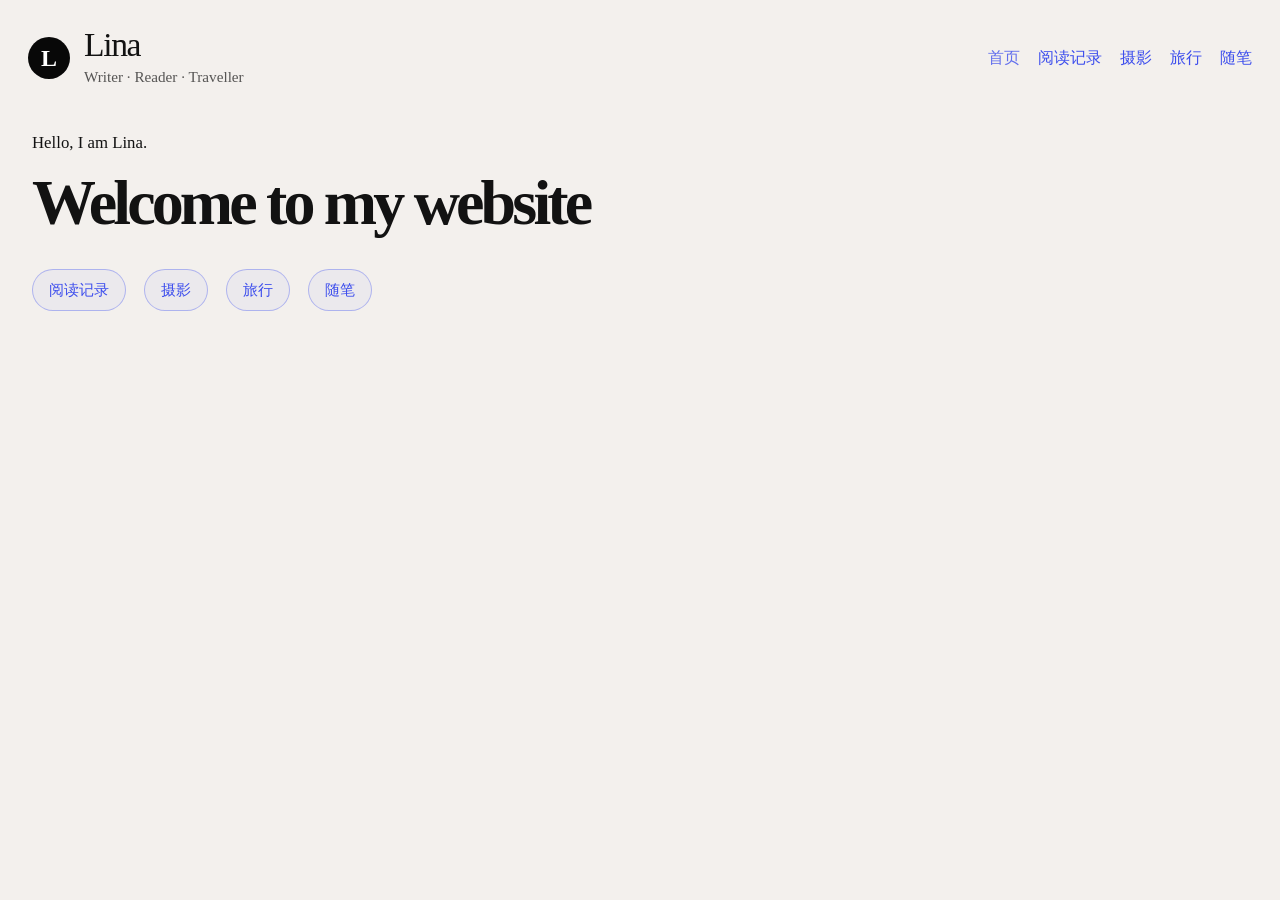
==== commit ed231cc2: "Simplify home page to the required minimal welcome layout and keep navigation paths valid for local " ====
--- a/index.html
+++ b/index.html
@@ -7,8 +7,8 @@
     <link rel="stylesheet" href="assets/css/styles.css" />
   </head>
   <body class="landing-page">
-    <div class="page-shell">
-      <header class="topbar">
+    <div class="page-shell landing-shell">
+      <header class="topbar landing-topbar">
         <div class="brand-box">
           <div class="brand-mark">L</div>
           <div class="brand-copy">
@@ -26,50 +26,16 @@
         </nav>
       </header>
 
-      <main class="content-wrap">
-        <p class="intro-kicker">Hello, I am Lina.</p>
-
+      <main class="landing-main">
+        <p class="landing-kicker">Hello, I am Lina.</p>
         <h1 class="welcome-title">Welcome to my website</h1>
 
-        <p class="lead-copy">
-          我喜欢读书、旅行和拍照，把每一次观察和收获都留在文字与镜头里。这里是我的个人空间，记录生活中的静默时刻和日常光影。
-        </p>
-
-        <div class="quick-links" aria-label="快速入口">
+        <div class="quick-links landing-links" aria-label="快速入口">
           <a href="reading-record.html">阅读记录</a>
           <a href="pages/photography.html">摄影</a>
           <a href="pages/travel.html">旅行</a>
           <a href="pages/notes.html">随笔</a>
         </div>
-
-        <div class="detail-box">
-          <div class="small-label">目前关注</div>
-          <div class="detail-line">文学 · 城市 · 旅行</div>
-        </div>
-
-        <ul class="bullet-list">
-          <li>喜欢安静的午后与旧书纸味</li>
-          <li>每年阅读 20+ 本感兴趣的作品</li>
-          <li>把旅行、摄影和写作记录为生活方式</li>
-        </ul>
-
-        <section class="meta-section">
-          <div class="meta-header">近况</div>
-          <h2>从一地到另一地</h2>
-          <p>记录一段段旅程中的景色、天气和心情，寻找日常中的诗意。</p>
-        </section>
-
-        <section class="meta-section">
-          <div class="meta-header">最近阅读</div>
-          <h2>《在宇宙间遨游的书》</h2>
-          <p>关于时间、记忆和寻找自己。读完之后，更相信慢下来是更好的生活姿态。</p>
-        </section>
-
-        <section class="meta-section">
-          <div class="meta-header">作品</div>
-          <h2>摄影与随笔</h2>
-          <p>保留生活中的光、影和细节，捕捉那些一闪即逝的真实感受。</p>
-        </section>
       </main>
     </div>
   </body>
--- a/assets/css/styles.css
+++ b/assets/css/styles.css
@@ -9,8 +9,6 @@
   --line: rgba(18, 18, 18, 0.15);
   --blue: #3d4eed;
   --dark: #080808;
-  --card: #f8f6f2;
-  --soft: #eae3dc;
 }
 
 html, body {
@@ -23,6 +21,11 @@
 
 body {
   line-height: 1.5;
+}
+
+img {
+  max-width: 100%;
+  display: block;
 }
 
 a {
@@ -101,12 +104,12 @@
   opacity: 0.8;
 }
 
-.content-wrap {
-  margin-top: 18px;
+.landing-main {
+  margin-top: 24px;
   padding-left: 4px;
 }
 
-.intro-kicker {
+.landing-kicker {
   margin: 0 0 12px;
   font-size: 1.05rem;
   color: var(--text);
@@ -114,26 +117,17 @@
 
 .welcome-title {
   margin: 0;
-  font-size: clamp(2.6rem, 4vw, 4.2rem);
+  font-size: clamp(2.8rem, 5vw, 5rem);
   line-height: 1.08;
   letter-spacing: -0.06em;
   font-weight: 700;
-}
-
-.lead-copy {
-  margin-top: 22px;
-  max-width: 1180px;
-  font-size: 1.18rem;
-  line-height: 1.8;
-  color: rgba(18,18,18,0.8);
 }
 
 .quick-links {
   display: flex;
   flex-wrap: wrap;
   gap: 18px;
-  margin-top: 16px;
-  margin-bottom: 26px;
+  margin-top: 32px;
 }
 
 .quick-links a {
@@ -151,417 +145,19 @@
   background: rgba(61, 78, 237, 0.1);
 }
 
-.detail-box {
-  display: flex;
-  align-items: baseline;
-  gap: 12px;
-  flex-wrap: wrap;
-  margin: 14px 0 8px;
-}
-
-.small-label {
-  font-size: 1rem;
-  color: var(--text);
-}
-
-.detail-line {
-  color: var(--blue);
-  font-weight: 600;
-  font-size: 1.05rem;
-}
-
-.bullet-list {
-  margin: 18px 0 0;
-  padding-left: 20px;
-  list-style: disc;
-  color: rgba(18,18,18,0.85);
-  font-size: 1.06rem;
-  line-height: 2;
-}
-
-.meta-section {
-  margin-top: 56px;
-}
-
-.meta-header {
-  color: var(--blue);
-  font-size: 1.1rem;
-  margin-bottom: 8px;
-}
-
-.meta-section h2 {
-  margin: 0;
-  font-size: clamp(2rem, 3vw, 3rem);
-  line-height: 1.2;
-  letter-spacing: -0.05em;
-  font-weight: 700;
-}
-
-.meta-section p {
-  margin-top: 16px;
-  font-size: 1.08rem;
-  line-height: 1.8;
-  color: rgba(18,18,18,0.72);
-  max-width: 980px;
-}
-
-.reading-shell {
-  padding-bottom: 30px;
-}
-
-.reading-main {
-  margin-top: 10px;
-}
-
-.row-between {
-  display: flex;
-  align-items: center;
-  justify-content: space-between;
-  gap: 18px;
-  margin-bottom: 18px;
-}
-
-.reading-header h1 {
-  margin: 0;
-  font-size: clamp(2.2rem, 3vw, 3.5rem);
-  line-height: 1.1;
-  letter-spacing: -0.05em;
-}
-
-.reading-actions {
-  display: flex;
-  align-items: center;
-  gap: 12px;
-  flex-wrap: wrap;
-}
-
-.small-button {
-  border: 1px solid var(--line);
-  background: transparent;
-  color: var(--text);
-  border-radius: 999px;
-  padding: 0.7rem 1rem;
-  cursor: pointer;
-}
-
-.small-button.primary {
-  background: rgba(18, 18, 18, 0.95);
-  border-color: rgba(18, 18, 18, 0.95);
-  color: white;
-}
-
-.file-label {
-  display: inline-flex;
-  align-items: center;
-  justify-content: center;
-  cursor: pointer;
-}
-
-.month-list {
-  display: flex;
-  flex-wrap: wrap;
-  gap: 12px;
-  margin: 20px 0 26px;
-}
-
-.month-button {
-  border: 1px solid var(--line);
-  background: transparent;
-  color: var(--text);
-  border-radius: 999px;
-  padding: 0.5rem 0.8rem;
-  cursor: pointer;
-}
-
-.month-button.active {
-  background: var(--dark);
-  color: white;
-  border-color: var(--dark);
-}
-
-.book-grid {
-  display: grid;
-  grid-template-columns: repeat(auto-fit, minmax(180px, 1fr));
-  gap: 18px 18px;
-}
-
-.book-card {
-  background: rgba(255,255,255,0.12);
-  border: 1px solid rgba(18, 18, 18, 0.08);
-  border-radius: 14px;
-  overflow: hidden;
-}
-
-.book-cover-box {
-  width: 100%;
-  aspect-ratio: 3 / 4;
-  padding: 10px;
-  background: #f5f1eb;
-}
-
-.book-cover-box img {
-  width: 100%;
-  height: 100%;
-  display: block;
-  object-fit: cover;
-  border-radius: 12px;
-}
-
-.book-details {
-  padding: 12px 12px 14px;
-}
-
-.book-details h3 {
-  margin: 0 0 6px;
-  font-size: 1.05rem;
-  line-height: 1.4;
-}
-
-.author {
-  margin: 0 0 8px;
-  font-size: 0.82rem;
-  color: rgba(18,18,18,0.7);
-}
-
-.meta-row {
-  display: flex;
-  justify-content: space-between;
-  gap: 8px;
-  font-size: 0.72rem;
-  color: rgba(18,18,18,0.75);
-  margin-bottom: 6px;
-}
-
-.rating-row {
-  display: flex;
-  gap: 2px;
-  color: rgba(18,18,18,0.55);
-  margin-bottom: 8px;
-}
-
-.star.filled {
-  color: #d4a13a;
-}
-
-.notes {
-  margin: 0;
-  font-size: 0.82rem;
-  line-height: 1.7;
-  color: rgba(18,18,18,0.8);
-}
-
-.card-actions {
-  display: flex;
-  justify-content: flex-end;
-  gap: 8px;
-  margin-top: 10px;
-}
-
-.mini-button {
-  border: 1px solid var(--line);
-  background: transparent;
-  border-radius: 8px;
-  padding: 0.4rem 0.6rem;
-  cursor: pointer;
-}
-
-.empty-state {
-  grid-column: 1 / -1;
-  border: 1px dashed var(--line);
-  padding: 20px;
-  text-align: center;
-  color: var(--muted);
-}
-
-.modal {
-  position: fixed;
-  inset: 0;
-  display: grid;
-  place-items: center;
-  z-index: 100;
-}
-
-.modal.hidden {
-  display: none;
-}
-
-.modal-backdrop {
-  position: absolute;
-  inset: 0;
-  background: rgba(0,0,0,0.45);
-}
-
-.modal-card {
-  position: relative;
-  z-index: 1;
-  width: min(620px, calc(100vw - 28px));
-  background: white;
-  border-radius: 18px;
-  padding: 20px;
-  box-shadow: 0 18px 40px rgba(0,0,0,0.18);
-}
-
-.modal-header {
-  display: flex;
-  align-items: center;
-  justify-content: space-between;
-  margin-bottom: 16px;
-}
-
-.modal-header h2 {
-  margin: 0;
-  font-size: 1.6rem;
-}
-
-.close-button {
-  border: none;
-  background: transparent;
-  font-size: 2rem;
-  cursor: pointer;
-}
-
-.form-grid {
-  display: grid;
-  grid-template-columns: repeat(2, minmax(0, 1fr));
-  gap: 16px;
-}
-
-form label {
-  display: flex;
-  flex-direction: column;
-  gap: 8px;
-  font-weight: 600;
-}
-
-input, textarea {
-  width: 100%;
-  border: 1px solid rgba(18,18,18,0.18);
-  border-radius: 10px;
-  padding: 0.72rem 0.8rem;
-  background: #faf8f6;
-  color: var(--text);
-}
-
-textarea {
-  min-height: 120px;
-  resize: vertical;
-}
-
-.note-field {
-  margin-top: 18px;
-}
-
-.modal-actions {
-  display: flex;
-  justify-content: flex-end;
-  gap: 12px;
-  margin-top: 18px;
-}
-
-.sub-page {
-  background: var(--bg);
-}
-
-.sub-shell {
-  padding-top: 22px;
-}
-
-.sub-page-main {
-  margin-top: 12px;
-}
-
-.sub-kicker {
-  margin: 0 0 10px;
-  color: var(--blue);
-  font-size: 0.9rem;
-  letter-spacing: 0.12em;
-  text-transform: uppercase;
-}
-
-.sub-page-main h1 {
-  margin: 0 0 28px;
-  font-size: clamp(2.4rem, 4vw, 4rem);
-  line-height: 1.1;
-  letter-spacing: -0.05em;
-}
-
-.gallery-grid {
-  display: grid;
-  grid-template-columns: repeat(3, minmax(180px, 1fr));
-  gap: 22px;
-}
-
-.photo-card {
-  min-height: 260px;
-  border-radius: 18px;
-  box-shadow: 0 10px 20px rgba(0,0,0,0.06);
-}
-
-.photo-1 { background: linear-gradient(135deg, #dacebf, #838d84); }
-.photo-2 { background: linear-gradient(135deg, #ceb99c, #7d5d49); }
-.photo-3 { background: linear-gradient(135deg, #d7e1db, #65756f); }
-.photo-4 { background: linear-gradient(135deg, #efd8b7, #7b6958); }
-.photo-5 { background: linear-gradient(135deg, #cec9bb, #6d7b73); }
-.photo-6 { background: linear-gradient(135deg, #d8d7de, #645b73); }
-
-.article-list {
-  display: grid;
-  gap: 18px;
-}
-
-.story-item {
-  display: grid;
-  grid-template-columns: 120px minmax(0, 1fr);
-  gap: 26px;
-  padding: 20px 0;
-  border-bottom: 1px solid var(--line);
-}
-
-.story-date {
-  color: var(--blue);
-  font-size: 0.9rem;
-  font-weight: 600;
-}
-
-.story-item h3 {
-  margin: 0 0 8px;
-  font-size: clamp(1.4rem, 2vw, 2.2rem);
-  line-height: 1.2;
-}
-
-.story-item p {
-  margin: 0;
-  font-size: 1.05rem;
-  line-height: 1.8;
-  color: rgba(18, 18, 18, 0.75);
-}
-
-@media (max-width: 900px) {
-  .topbar,
-  .row-between {
-    flex-direction: column;
-    align-items: flex-start;
-  }
-
-  .gallery-grid {
-    grid-template-columns: repeat(2, minmax(180px, 1fr));
-  }
-}
-
 @media (max-width: 640px) {
   .page-shell {
     padding-left: 18px;
     padding-right: 18px;
   }
 
+  .topbar {
+    flex-direction: column;
+    align-items: flex-start;
+  }
+
   .brand-name {
     font-size: 1.7rem;
-  }
-
-  .form-grid,
-  .gallery-grid,
-  .story-item {
-    grid-template-columns: 1fr;
   }
 
   .quick-links {
